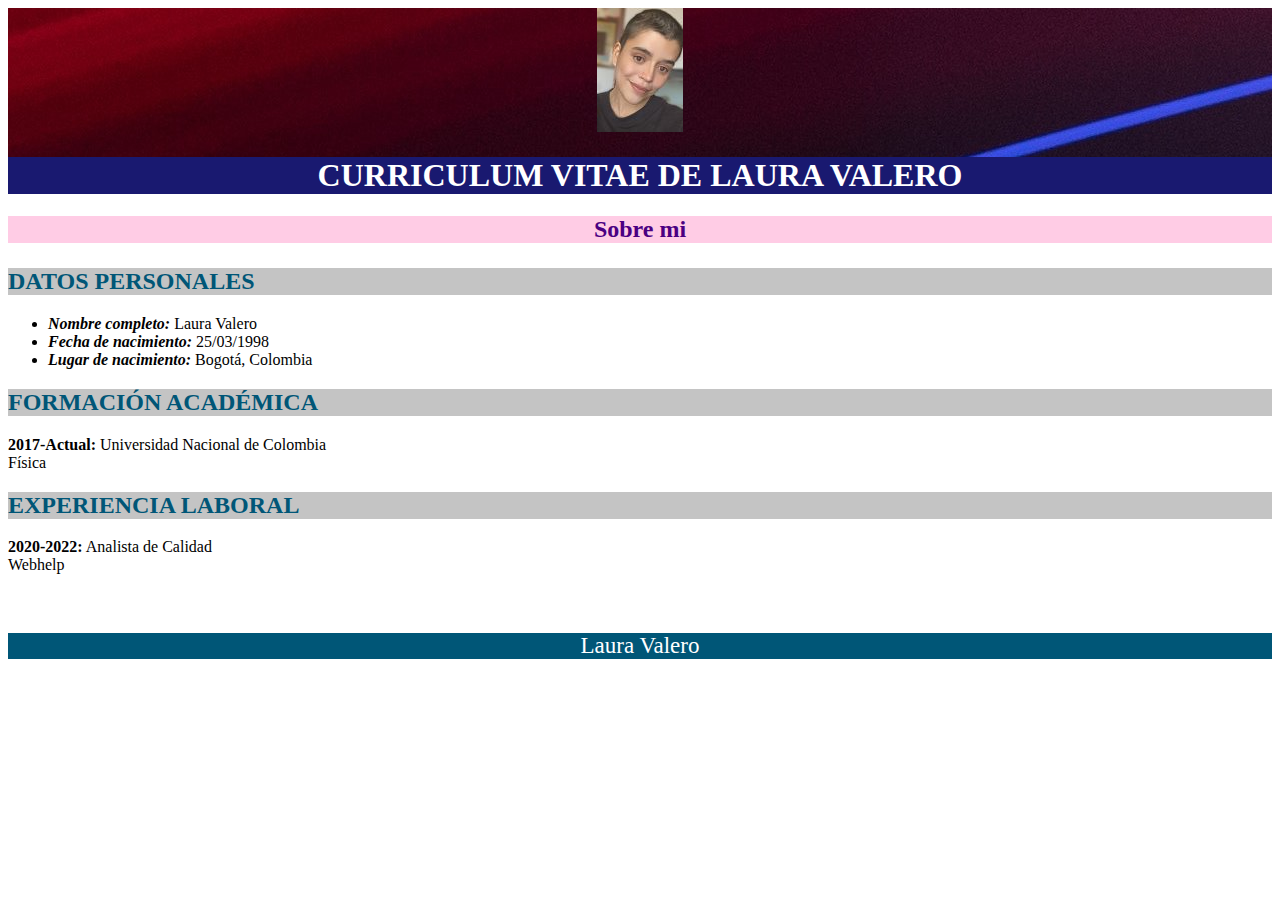
==== index.html @ 6f260bea "Hoja de vida 2" ====
<!DOCTYPE html>
<html lang="en">
<head>
    <meta charset="UTF-8">
    <meta http-equiv="X-UA-Compatible" content="IE=edge">
    <meta name="viewport" content="width=device-width, initial-scale=1.0">
    <link rel="stylesheet" href="css/style.css">
    <link rel="stylesheet" href="https://cdnjs.cloudflare.com/ajax/libs/font-awesome/6.1.2/css/all.min.css" integrity="sha512-1sCRPdkRXhBV2PBLUdRb4tMg1w2YPf37qatUFeS7zlBy7jJI8Lf4VHwWfZZfpXtYSLy85pkm9GaYVYMfw5BC1A==" crossorigin="anonymous" referrerpolicy="no-referrer" />
    <title>Hoja de Vida</title>
</head>
<body>
    <header class="headerindex">
        <img class="fotopersonal" src="img/descarga" alt="Batman logo">
        <h1 class="titulo1">Curriculum vitae de Laura Valero</h1>
        <nav>
           <a href="html/sobremi.html">Sobre mi<br><i class="fa-solid fa-arrow-up-right-from-square"></i></a>
        </nav>
   </header>
   <br>
   <br>
   <br>
   <br>
   <br>
   <main>
        <section>
            <h2 class="subtitulo1">Datos personales</h2>
            <ul class="datos-personales">
                <li class="lista1"><em><b>Nombre completo:</b></em> Laura Valero</li>
                <li class="lista1"><em><b>Fecha de nacimiento:</b></em> 25/03/1998</li>
                <li class="lista1"><em><b>Lugar de nacimiento:</b></em> Bogotá, Colombia</li>
            </ul>
        </section>
        <section>
            <h2>Formación académica</h2>
            <b>2017-Actual:</b> Universidad Nacional de Colombia
                    <div>Física</div>
        
        </section>
        <section>
            <h2>Experiencia laboral</h2>
            <b>2020-2022:</b> Analista de Calidad
                    <div>Webhelp</div> 
        </section>
   </main>
   <br>
   <br>
   <footer>
        <p>Laura Valero <i class="fa-brands fa-instagram"></i></p>
   </footer>
</body>
</html>
---- css/style.css ----
/*header*/
header.headerindex {
    background-image: url(../img/pexels-bruno-thethe-1910225.jpg);
    background-position: cover;
    height: 150px;
    position: center;
    text-align: center;
}

header.sobreMiHeader {
    font-family: 'Times New Roman', Times, serif;
    font-size:x-large;
    font-weight: bold;
    text-decoration: none;
    color: indigo;
}

/*Tituo*/

h1.titulo1 {
    
    background-color: midnightblue;
    color: white;
    text-transform: uppercase;
}

nav {
    background-color: #ffcce5;
}

a {
    font-family: 'Times New Roman', Times, serif;
    font-size:x-large;
    font-weight: bold;
    text-decoration: none;
    color: indigo;
}

/*Datos personales*/

h2 {
    background-color: #C4C4C4; 
    color: #005677;
    font-family: 'Times New Roman';
    position: ceter;
    text-transform: uppercase;
}

footer {
    background-color: #005677;
    color: #ffffff;
    font-family: 'Times New Roman';
    font-size: 23px;
    position: center;
    text-align: center;
}
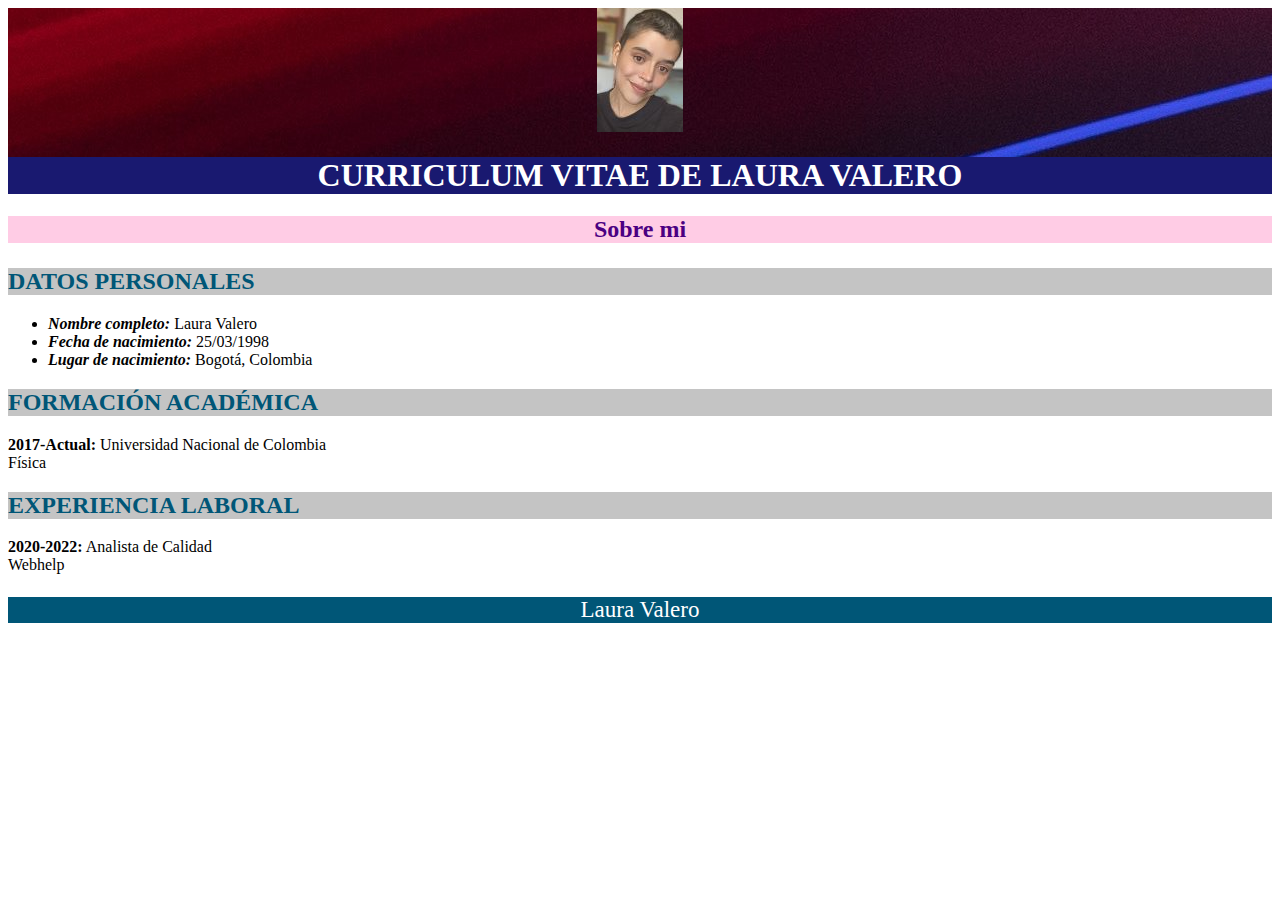
==== commit 3ea29dd2: "modificacion footer" ====
--- a/index.html
+++ b/index.html
@@ -42,8 +42,6 @@
                     <div>Webhelp</div> 
         </section>
    </main>
-   <br>
-   <br>
    <footer>
         <p>Laura Valero <i class="fa-brands fa-instagram"></i></p>
    </footer>
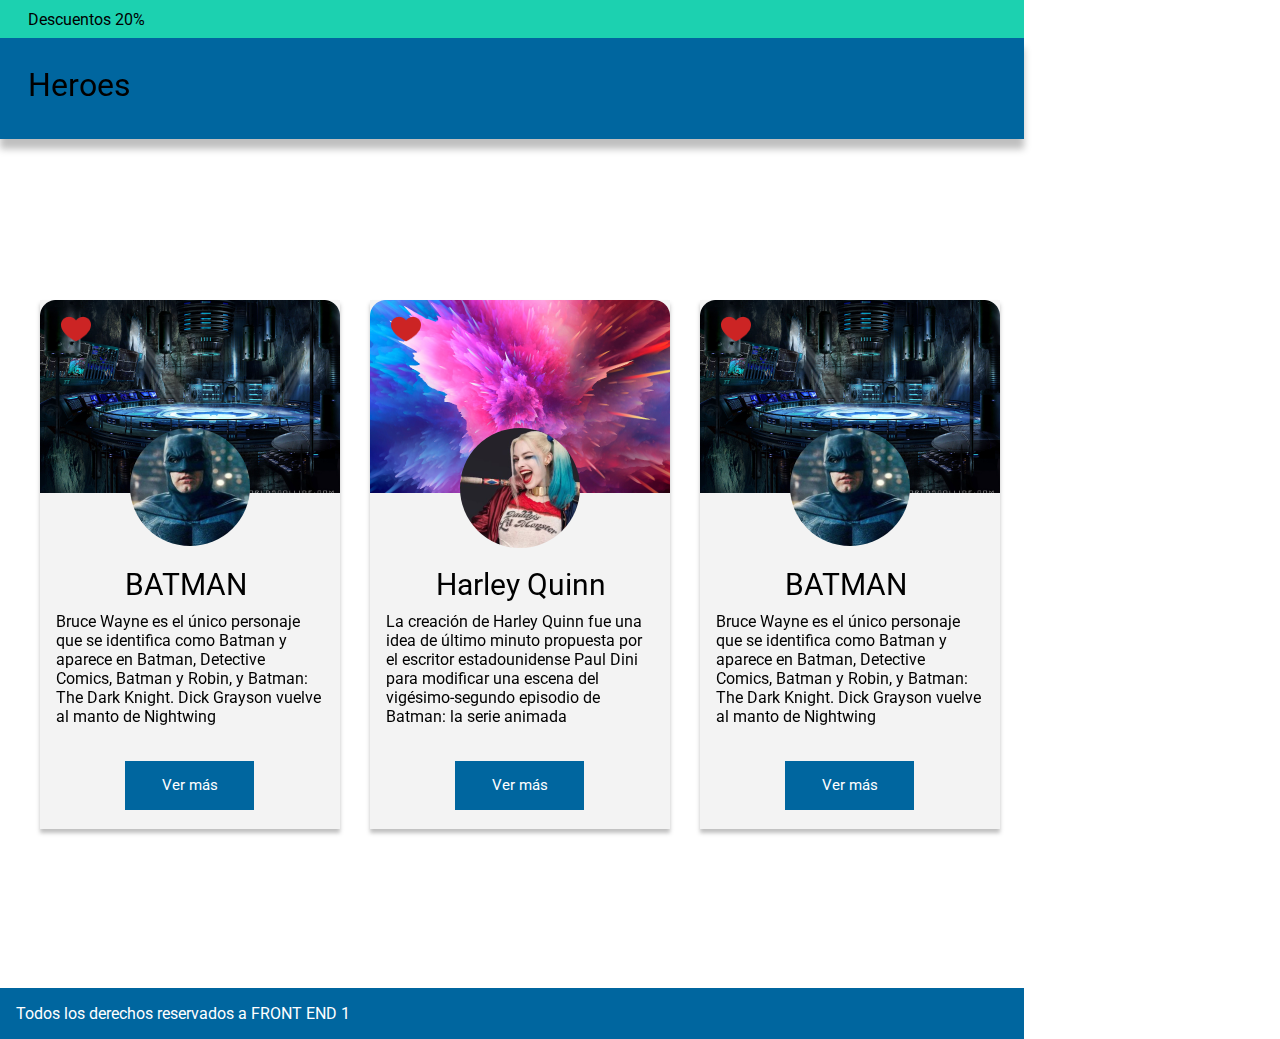
==== commit 865cbf69: "clase 10" ====
--- a/index.html
+++ b/index.html
@@ -4,46 +4,48 @@
     <meta charset="UTF-8">
     <meta http-equiv="X-UA-Compatible" content="IE=edge">
     <meta name="viewport" content="width=device-width, initial-scale=1.0">
-    <link rel="stylesheet" href="css/style.css">
+    <link href="css/style.css" rel="stylesheet">
+    <link rel="preconnect" href="https://fonts.googleapis.com">
+    <link rel="preconnect" href="https://fonts.gstatic.com" crossorigin>
+    <link href="https://fonts.googleapis.com/css2?family=Roboto&display=swap" rel="stylesheet">
+    <title>Document</title>
     <link rel="stylesheet" href="https://cdnjs.cloudflare.com/ajax/libs/font-awesome/6.1.2/css/all.min.css" integrity="sha512-1sCRPdkRXhBV2PBLUdRb4tMg1w2YPf37qatUFeS7zlBy7jJI8Lf4VHwWfZZfpXtYSLy85pkm9GaYVYMfw5BC1A==" crossorigin="anonymous" referrerpolicy="no-referrer" />
-    <title>Hoja de Vida</title>
 </head>
 <body>
-    <header class="headerindex">
-        <img class="fotopersonal" src="img/descarga" alt="Batman logo">
-        <h1 class="titulo1">Curriculum vitae de Laura Valero</h1>
-        <nav>
-           <a href="html/sobremi.html">Sobre mi<br><i class="fa-solid fa-arrow-up-right-from-square"></i></a>
-        </nav>
-   </header>
-   <br>
-   <br>
-   <br>
-   <br>
-   <br>
-   <main>
-        <section>
-            <h2 class="subtitulo1">Datos personales</h2>
-            <ul class="datos-personales">
-                <li class="lista1"><em><b>Nombre completo:</b></em> Laura Valero</li>
-                <li class="lista1"><em><b>Fecha de nacimiento:</b></em> 25/03/1998</li>
-                <li class="lista1"><em><b>Lugar de nacimiento:</b></em> Bogotá, Colombia</li>
-            </ul>
-        </section>
-        <section>
-            <h2>Formación académica</h2>
-            <b>2017-Actual:</b> Universidad Nacional de Colombia
-                    <div>Física</div>
-        
-        </section>
-        <section>
-            <h2>Experiencia laboral</h2>
-            <b>2020-2022:</b> Analista de Calidad
-                    <div>Webhelp</div> 
-        </section>
-   </main>
-   <footer>
-        <p>Laura Valero <i class="fa-brands fa-instagram"></i></p>
-   </footer>
+    <header>
+        <div class="descuentos">Descuentos 20%</div>
+        <h1>Heroes</h1>
+    </header>
+    <main>
+        <div class="contenedor">
+            <span class="batman1">
+                <img src="img/Batman-fondo.png" alt="Fondo Batman">
+                <img class="corazon" src="img/corazon.png" alt="corazon">
+                <img class="fotoperfil" src="img/batman.png" alt="Foto Batman">
+                <h2 class="tituloB">BATMAN</h2>
+                <p class="batman1text">Bruce Wayne es el único personaje que se identifica como Batman y aparece en Batman, Detective Comics, Batman y Robin, y Batman: The Dark Knight. Dick Grayson vuelve al manto de Nightwing</p>
+                <a href="#">Ver más</a>
+            </span>
+            <span class="harley">
+                <img class ="fondo-harley" src="img/harley-fondo.png" alt="Fondo Harley">
+                <img class="corazon" src="img/corazon.png" alt="corazon">
+                <img class="fotoperfil" src="img/harley.png" alt="Foto Harley">
+                <h2 class="tituloH">Harley Quinn</h2>
+                <p>La creación de Harley Quinn fue una idea de último minuto propuesta por el escritor estadounidense Paul Dini para modificar una escena del vigésimo-segundo episodio de Batman: la serie animada</p>
+                <a href="#">Ver más</a>
+            </span>
+            <span class="batman2">
+                <img src="img/Batman-fondo.png" alt="Fondo Batman">
+                <img class="corazon" src="img/corazon.png" alt="corazon">
+                <img class="fotoperfil" src="img/batman.png" alt="Foto Batman">
+                <h2 class="tituloB">BATMAN</h2>
+                <p class="batman2text">Bruce Wayne es el único personaje que se identifica como Batman y aparece en Batman, Detective Comics, Batman y Robin, y Batman: The Dark Knight. Dick Grayson vuelve al manto de Nightwing</p>
+                <a href="#">Ver más</a>
+            </span>
+        </div>
+    </main>
+    <footer>
+        <p>Todos los derechos reservados a FRONT END 1</p>
+    </footer>
 </body>
 </html>--- a/css/style.css
+++ b/css/style.css
@@ -1,56 +1,157 @@
-/*header*/
-header.headerindex {
-    background-image: url(../img/pexels-bruno-thethe-1910225.jpg);
-    background-position: cover;
-    height: 150px;
-    position: center;
-    text-align: center;
+* {
+    box-sizing: border-box;
 }
 
-header.sobreMiHeader {
-    font-family: 'Times New Roman', Times, serif;
-    font-size:x-large;
-    font-weight: bold;
-    text-decoration: none;
-    color: indigo;
+.descuentos{
+    background-color: #1CD1B0;
+    color: black;
+    font-family: 'Roboto', sans-serif;
+    width: 1024px;
+    height: 38px;
+    padding-top: 10px;
+    padding-bottom: 10px;
+    padding-left:28px;
+    position: absolute;
+    top: 0px;
+    left: 0px;
+    margin:0px;
+    font-weight: 400;
 }
 
-/*Tituo*/
-
-h1.titulo1 {
-    
-    background-color: midnightblue;
-    color: white;
-    text-transform: uppercase;
+h1 {
+    font-family: 'Roboto', sans-serif;
+    background-color: #00669F;
+    color: black;
+    position: fixed;
+    height: 101px;
+    padding-top: 28px;
+    padding-bottom:26px;
+    padding-left: 28px;
+    top:38px;
+    left:0px;
+    width:1024px;
+    box-shadow: 0px 10px 7px rgba(0, 0, 0, 0.25);
+    margin:0px;
+    font-weight: 400;
 }
 
-nav {
-    background-color: #ffcce5;
+.contenedor{
+    position: relative;
+    top:292px;
+    margin: 0px;
+    padding: 0px;
 }
 
-a {
-    font-family: 'Times New Roman', Times, serif;
-    font-size:x-large;
-    font-weight: bold;
-    text-decoration: none;
-    color: indigo;
+span{
+    position:relative;
+    display: inline-block;
+    width:300px;
+    height: 529px;
+    background-color: #F3F3F3;
+    box-shadow: 0px 4px 4px rgba(0, 0, 0, 0.25);
 }
 
-/*Datos personales*/
-
-h2 {
-    background-color: #C4C4C4; 
-    color: #005677;
-    font-family: 'Times New Roman';
-    position: ceter;
-    text-transform: uppercase;
+.batman1{
+    position: absolute;
+    left:32px;
 }
 
-footer {
-    background-color: #005677;
-    color: #ffffff;
-    font-family: 'Times New Roman';
-    font-size: 23px;
-    position: center;
+.harley{
+    position: absolute;
+    top:0px;
+    left: 362px;
+}
+
+.batman2{
+    position:absolute;
+    left: 692px;
+}
+
+.corazon{
+    position: absolute;
+    left:21px;
+    top:15.87px;
+    Width:30px;
+    Height:26.25px;
+}
+
+.fotoperfil{
+    border-radius: 50%;
+    position: absolute;
+    left:90px;
+    top:128px;
+}
+
+h2.tituloB{
+    font-family: 'Roboto', sans-serif;
+    position: absolute;
+    left: 85px;
+    font-size: 30px;
     text-align: center;
+    top: 267px;
+    line-height: 35px;
+    width: 122px;
+    height: 35px;
+    margin: 0px;
+    font-weight: 400;
+}
+
+h2.tituloH{
+    font-family: 'Roboto', sans-serif;
+    position: absolute;
+    left: 65px;
+    font-size: 30px;
+    text-align: center;
+    top: 267px;
+    line-height: 35px;
+    width: 171px;
+    height: 35px;
+    margin: 0px;
+    font-weight: 400;
+}
+
+span p{
+    position:absolute;
+    top: 312px;
+    margin: 0px;
+    left: 16px;
+    font-size: 16px;
+    line-height: 19px;
+    font-family: 'Roboto', sans-serif;
+    width: 267px;
+    height: 113px;
+    font-weight: 400;
+}
+
+a{
+    position: absolute;
+    left: 85px;
+    background-color: #00669F;
+    color: white;
+    text-decoration: none;
+    top: 461px;
+    width: 128.78px;
+    height: 48.52px;
+    padding: 15px 35.78px 15.42px 37px;
+    font-family: 'Roboto',sans-serif;
+    font-weight: 400;
+    font-size: 15px;
+    line-height: 18px
+}
+
+footer p{
+    position: absolute;
+    top: 972px;
+    background-color: #00669F;
+    width: 1024px;
+    height: 51px;
+    left: 0px;
+    padding-top: 16px;
+    padding-bottom:16px;
+    padding-left: 16px;
+    font-family: 'Roboto',sans-serif;
+    font-weight: 400;
+    font-size: 16px;
+    line-height: 19px;
+    color: white;
 }